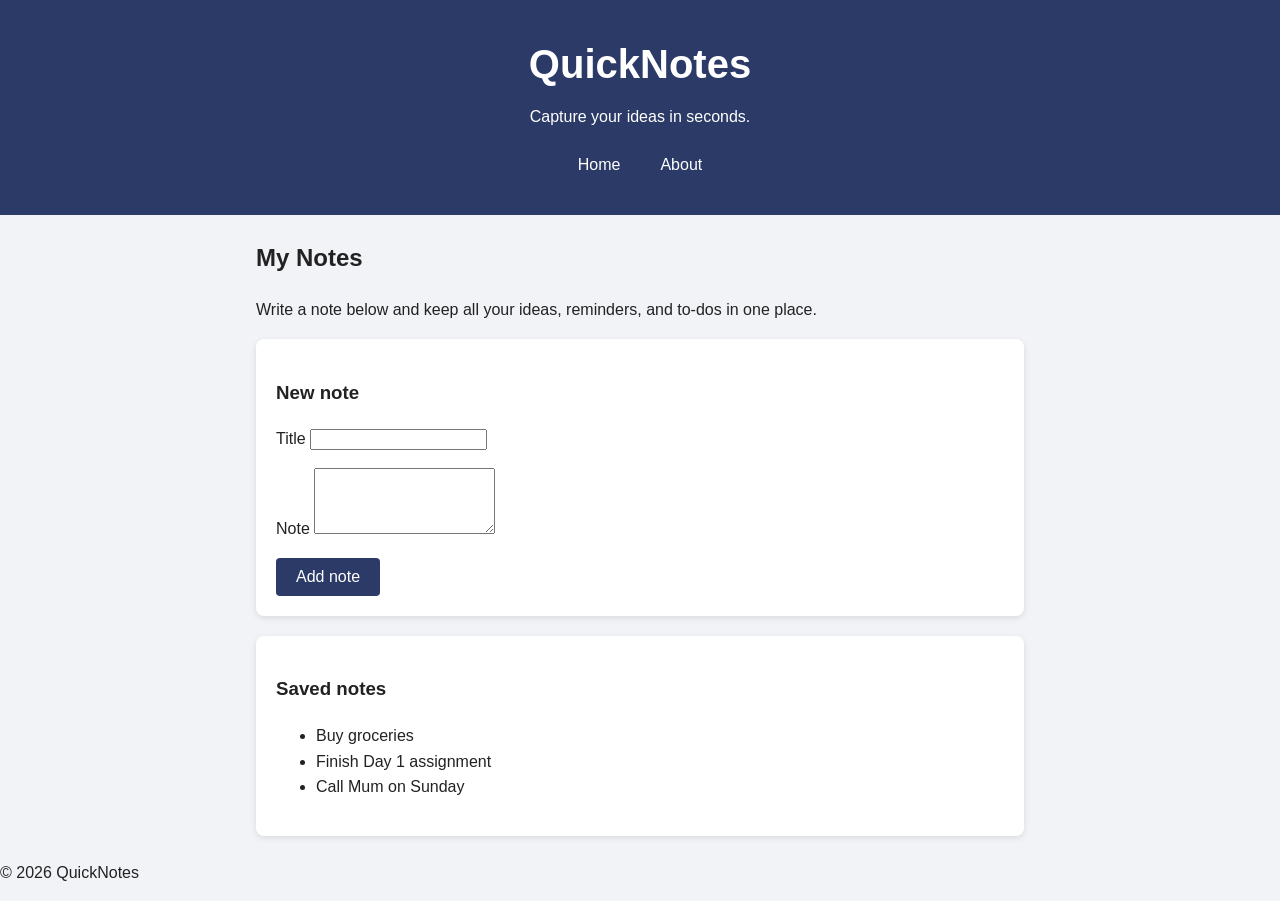
==== day2/index.html @ 3fbdf5a4 "Day 2 assignment" ====
<!DOCTYPE html>
<html lang="en">
<head>
  <meta charset="UTF-8">
  <meta name="viewport" content="width=device-width, initial-scale=1.0">
  <title>QuickNotes</title>
 <link rel="stylesheet" href="style.css" /> 
</head>
<body>
  <header>
    <h1>QuickNotes</h1>
    <p>Capture your ideas in seconds.</p>
    <nav>
      <a href="index.html">Home</a>
      <a href="about.html">About</a>
    </nav>
  </header>

  <main>
    <h2>My Notes</h2>
    <p>Write a note below and keep all your ideas, reminders, and to-dos in one place.</p>

    <section>
      <h3>New note</h3>
      <p>
        <label for="note-title">Title</label>
        <input type="text" id="note-title" name="note-title">
      </p>
      <p>
        <label for="note-body">Note</label>
        <textarea id="note-body" name="note-body" rows="4"></textarea>
      </p>
      <button type="button">Add note</button>
    </section>

    <section>
      <h3>Saved notes</h3>
      <ul>
        <li>Buy groceries</li>
        <li>Finish Day 1 assignment</li>
        <li>Call Mum on Sunday</li>
      </ul>
    </section>
  </main>

  <footer>
    <p>&copy; 2026 QuickNotes</p>
  </footer>
</body>
</html>
---- day2/style.css ----
/* 1. Reset and base styles */
* {
  box-sizing: border-box;
}

body {
  margin: 0;
  font-family: Arial, Helvetica, sans-serif;
  line-height: 1.6;
  color: #222;
  background-color: #f1f3f6;
}

/* 2. Header */
header {
  background-color: #2b3a67;
  color: white;
  text-align: center;
  padding: 32px 16px;
}

header h1 {
  margin: 0 0 8px;
  font-size: 2.5rem;
}

header p {
  margin: 0 0 16px;
}

/* 3. Navigation with Flexbox */
nav {
  display: flex;
  justify-content: center;
  gap: 16px;
}

nav a {
  color: white;
  text-decoration: none;
  padding: 6px 12px;
  border-radius: 4px;
  transition: background-color 0.3s ease;
}

nav a:hover {
  background-color: #4f6bd8;
}

/* 4. Main area and section cards */
main {
  max-width: 800px;
  margin: 24px auto;
  padding: 0 16px;
}

section {
  background-color: white;
  padding: 20px;
  margin-bottom: 20px;
  border-radius: 8px;
  box-shadow: 0 2px 6px rgba(0, 0, 0, 0.1);
}

/* 5. Features list as a grid of cards */
.features {
  list-style: none;
  padding: 0;
  display: grid;
  grid-template-columns: repeat(auto-fit, minmax(180px, 1fr));
  gap: 16px;
}

.features li {
  background-color: #eef1fb;
  padding: 16px;
  border-radius: 8px;
  text-align: center;
}

/* 6. Table */
table {
  width: 100%;
  border-collapse: collapse;
}

th,
td {
  border: 1px solid #999;
  padding: 10px;
  text-align: left;
}

th {
  background-color: #2b3a67;
  color: white;
}

/* 7. Feedback form */
form label {
  display: block;
  margin-bottom: 4px;
  font-weight: bold;
}

form input,
form textarea {
  display: block;
  width: 100%;
  padding: 10px;
  border: 1px solid #999;
  border-radius: 4px;
  font-size: 1rem;
}

/* 8. Buttons */
button {
  background-color: #2b3a67;
  color: white;
  border: none;
  padding: 10px 20px;
  border-radius: 4px;
  font-size: 1rem;
  cursor: pointer;
  transition: background-color 0.3s ease, transform 0.2s ease;
}

button:hover {
  background-color: #4f6bd8;
  transform: translateY(-2px);
}

/* 9. Small screens */
@media (max-width: 600px) {
  header {
    padding: 16px 8px;
  }

  header h1 {
    font-size: 1.5rem;
  }

  section {
    padding: 14px;
  }
}
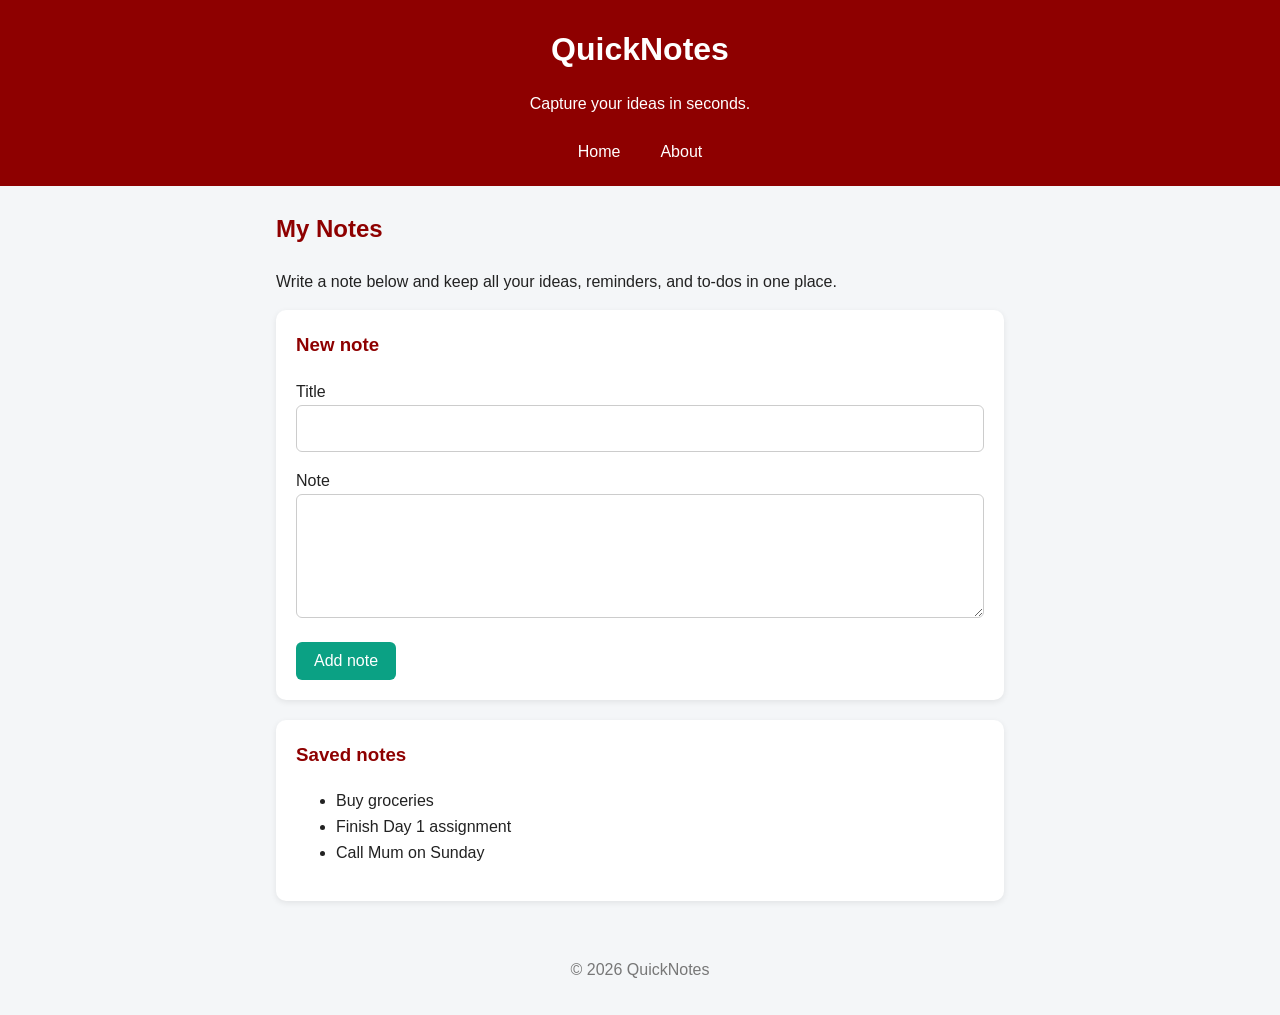
==== commit 353ea035: "Day 3 assignment" ====
--- a/day2/index.html
+++ b/day2/index.html
@@ -5,6 +5,7 @@
   <meta name="viewport" content="width=device-width, initial-scale=1.0">
   <title>QuickNotes</title>
  <link rel="stylesheet" href="style.css" /> 
+ <script src="script.js" defer></script>
 </head>
 <body>
   <header>
--- a/day2/style.css
+++ b/day2/style.css
@@ -1,31 +1,28 @@
 /* 1. Reset and base styles */
-* {
+*,
+*::before,
+*::after {
   box-sizing: border-box;
 }
 
 body {
   margin: 0;
-  font-family: Arial, Helvetica, sans-serif;
+  font-family: "Segoe UI", Arial, sans-serif;
+  background-color: #f4f6f8;
+  color: #222;
   line-height: 1.6;
-  color: #222;
-  background-color: #f1f3f6;
 }
 
 /* 2. Header */
 header {
-  background-color: #2b3a67;
+  background-color: #8e0000;
   color: white;
   text-align: center;
-  padding: 32px 16px;
+  padding: 24px 16px 16px;
 }
 
 header h1 {
-  margin: 0 0 8px;
-  font-size: 2.5rem;
-}
-
-header p {
-  margin: 0 0 16px;
+  margin: 0;
 }
 
 /* 3. Navigation with Flexbox */
@@ -33,114 +30,132 @@
   display: flex;
   justify-content: center;
   gap: 16px;
+  margin-top: 12px;
 }
 
 nav a {
   color: white;
   text-decoration: none;
   padding: 6px 12px;
-  border-radius: 4px;
-  transition: background-color 0.3s ease;
+  border-radius: 6px;
+  transition: background-color 0.2s ease;
 }
 
 nav a:hover {
-  background-color: #4f6bd8;
+  background-color: rgba(255, 255, 255, 0.2);
 }
 
-/* 4. Main area and section cards */
+/* 4. Main content and section cards */
 main {
-  max-width: 800px;
+  max-width: 760px;
   margin: 24px auto;
   padding: 0 16px;
 }
 
 section {
-  background-color: white;
+  background: white;
   padding: 20px;
+  border-radius: 10px;
   margin-bottom: 20px;
-  border-radius: 8px;
-  box-shadow: 0 2px 6px rgba(0, 0, 0, 0.1);
+  box-shadow: 0 2px 6px rgba(0, 0, 0, 0.08);
 }
 
-/* 5. Features list as a grid of cards */
+h2,
+h3 {
+  color: #8e0000;
+  margin-top: 0;
+}
+
+/* 5. Features as a responsive grid of cards */
 .features {
   list-style: none;
   padding: 0;
   display: grid;
   grid-template-columns: repeat(auto-fit, minmax(180px, 1fr));
-  gap: 16px;
+  gap: 12px;
 }
 
 .features li {
-  background-color: #eef1fb;
-  padding: 16px;
-  border-radius: 8px;
-  text-align: center;
+  background-color: #e6f6f1;
+  border-left: 4px solid #0ba184;
+  padding: 12px;
+  border-radius: 6px;
 }
 
-/* 6. Table */
+/* 6. Shortcuts table */
 table {
   width: 100%;
-  border-collapse: collapse;
+  border-collapse: collapse; /* merge double borders into one */
 }
 
 th,
 td {
-  border: 1px solid #999;
-  padding: 10px;
+  border: 1px solid #ddd;
+  padding: 8px 12px;
   text-align: left;
 }
 
 th {
-  background-color: #2b3a67;
-  color: white;
+  background-color: #f0f0f0;
 }
 
-/* 7. Feedback form */
-form label {
-  display: block;
-  margin-bottom: 4px;
-  font-weight: bold;
+/* 7. Forms */
+form {
+  display: flex;
+  flex-direction: column;
+  gap: 6px;
 }
 
-form input,
-form textarea {
-  display: block;
+input,
+textarea {
   width: 100%;
   padding: 10px;
-  border: 1px solid #999;
-  border-radius: 4px;
-  font-size: 1rem;
+  border: 1px solid #ccc;
+  border-radius: 6px;
+  font: inherit; /* use the page font instead of the browser default */
 }
 
-/* 8. Buttons */
+input:focus,
+textarea:focus {
+  outline: 2px solid #0ba184;
+  border-color: #0ba184;
+}
+
 button {
-  background-color: #2b3a67;
+  align-self: flex-start;
+  background-color: #0ba184;
   color: white;
   border: none;
-  padding: 10px 20px;
-  border-radius: 4px;
+  padding: 10px 18px;
+  border-radius: 6px;
   font-size: 1rem;
   cursor: pointer;
-  transition: background-color 0.3s ease, transform 0.2s ease;
+  transition: background-color 0.2s ease, transform 0.2s ease;
 }
 
 button:hover {
-  background-color: #4f6bd8;
+  background-color: #088a70;
   transform: translateY(-2px);
+}
+
+/* 8. Footer */
+footer {
+  text-align: center;
+  color: #777;
+  padding: 16px;
 }
 
 /* 9. Small screens */
 @media (max-width: 600px) {
   header {
-    padding: 16px 8px;
+    padding: 16px 12px 12px;
   }
 
   header h1 {
-    font-size: 1.5rem;
+    font-size: 1.6rem;
   }
 
   section {
-    padding: 14px;
+    padding: 16px;
   }
 }
